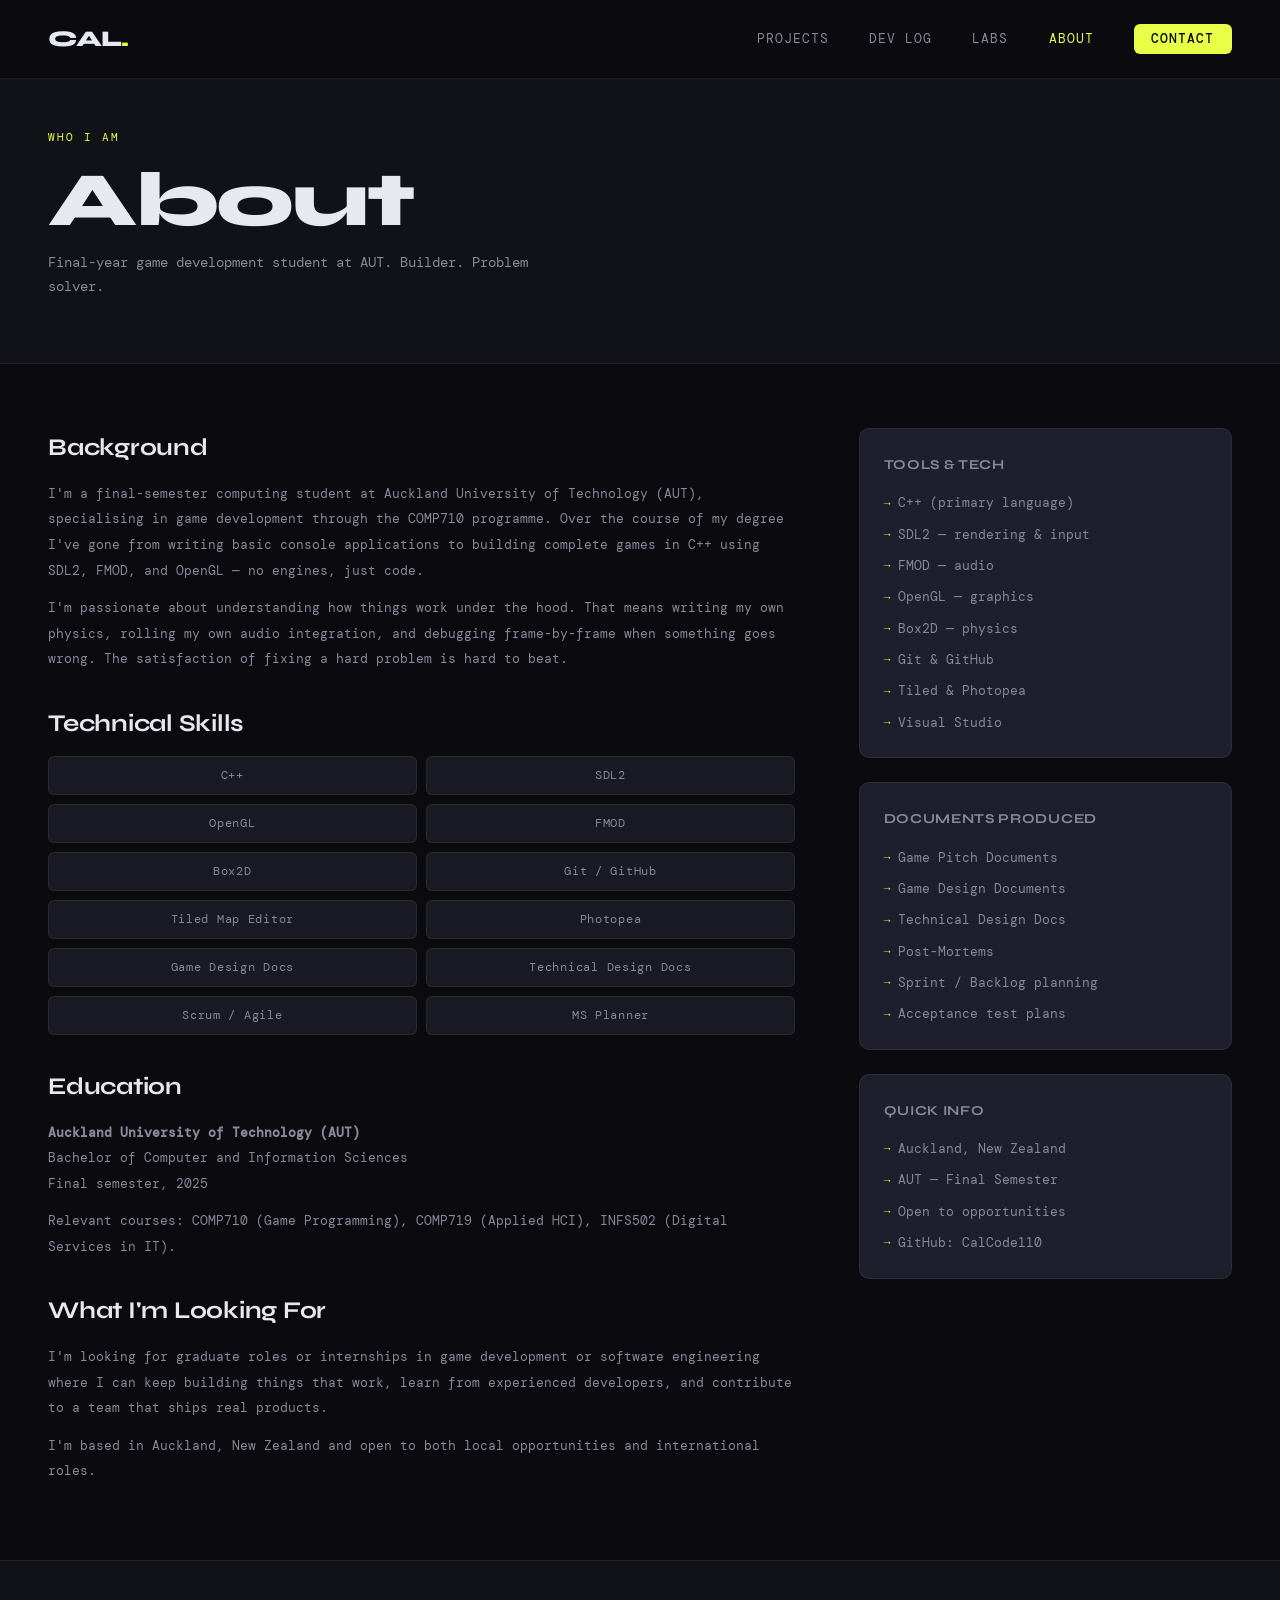
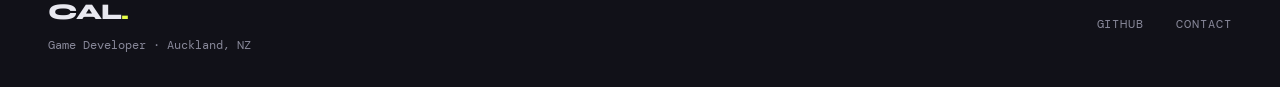
==== pages/about.html @ 01598831 "Add files via upload" ====
<!DOCTYPE html>
<html lang="en">
<head>
  <meta charset="UTF-8" />
  <meta name="viewport" content="width=device-width, initial-scale=1.0" />
  <title>About | Callum</title>
  <link rel="stylesheet" href="../css/main.css" />
  <link rel="preconnect" href="https://fonts.googleapis.com">
  <link href="https://fonts.googleapis.com/css2?family=Syne:wght@400;600;700;800&family=DM+Mono:ital,wght@0,300;0,400;1,300&display=swap" rel="stylesheet">
</head>
<body>

  <nav class="nav" id="nav">
    <a href="../index.html" class="nav-logo">CAL<span>.</span></a>
    <ul class="nav-links">
      <li><a href="projects.html">Projects</a></li>
      <li><a href="devlog.html">Dev Log</a></li>
      <li><a href="labs.html">Labs</a></li>
      <li><a href="about.html">About</a></li>
      <li><a href="contact.html" class="nav-cta">Contact</a></li>
    </ul>
    <button class="nav-burger" id="burger" aria-label="Menu">
      <span></span><span></span><span></span>
    </button>
  </nav>

  <div class="page-header">
    <div class="section-label">Who I Am</div>
    <h1>About</h1>
    <p>Final-year game development student at AUT. Builder. Problem solver.</p>
  </div>

  <section class="about-page">
    <div class="about-main">

      <h2>Background</h2>
      <p>
        I'm a final-semester computing student at Auckland University of Technology (AUT), specialising in game development through the COMP710 programme. Over the course of my degree I've gone from writing basic console applications to building complete games in C++ using SDL2, FMOD, and OpenGL — no engines, just code.
      </p>
      <p>
        <!-- ADD MORE PERSONAL DETAIL if you want — where you're from, why game dev, what drives you -->
        I'm passionate about understanding how things work under the hood. That means writing my own physics, rolling my own audio integration, and debugging frame-by-frame when something goes wrong. The satisfaction of fixing a hard problem is hard to beat.
      </p>

      <h2>Technical Skills</h2>
      <div class="skills-grid">
        <span class="skill-pill">C++</span>
        <span class="skill-pill">SDL2</span>
        <span class="skill-pill">OpenGL</span>
        <span class="skill-pill">FMOD</span>
        <span class="skill-pill">Box2D</span>
        <span class="skill-pill">Git / GitHub</span>
        <span class="skill-pill">Tiled Map Editor</span>
        <span class="skill-pill">Photopea</span>
        <span class="skill-pill">Game Design Docs</span>
        <span class="skill-pill">Technical Design Docs</span>
        <span class="skill-pill">Scrum / Agile</span>
        <span class="skill-pill">MS Planner</span>
      </div>

      <h2>Education</h2>
      <p>
        <strong>Auckland University of Technology (AUT)</strong><br>
        Bachelor of Computer and Information Sciences<br>
        <!-- ADD your graduation year / current year -->
        Final semester, 2025
      </p>
      <p>
        Relevant courses: COMP710 (Game Programming), COMP719 (Applied HCI), INFS502 (Digital Services in IT).
      </p>

      <h2>What I'm Looking For</h2>
      <p>
        <!-- EDIT this to match what you actually want after graduating -->
        I'm looking for graduate roles or internships in game development or software engineering where I can keep building things that work, learn from experienced developers, and contribute to a team that ships real products.
      </p>
      <p>
        I'm based in Auckland, New Zealand and open to both local opportunities and international roles.
      </p>

    </div>

    <div class="about-sidebar">

      <div class="sidebar-card">
        <h4>Tools & Tech</h4>
        <ul>
          <li>C++ (primary language)</li>
          <li>SDL2 — rendering & input</li>
          <li>FMOD — audio</li>
          <li>OpenGL — graphics</li>
          <li>Box2D — physics</li>
          <li>Git & GitHub</li>
          <li>Tiled & Photopea</li>
          <li>Visual Studio</li>
        </ul>
      </div>

      <div class="sidebar-card">
        <h4>Documents Produced</h4>
        <ul>
          <li>Game Pitch Documents</li>
          <li>Game Design Documents</li>
          <li>Technical Design Docs</li>
          <li>Post-Mortems</li>
          <li>Sprint / Backlog planning</li>
          <li>Acceptance test plans</li>
        </ul>
      </div>

      <div class="sidebar-card">
        <h4>Quick Info</h4>
        <ul>
          <li>Auckland, New Zealand</li>
          <li>AUT — Final Semester</li>
          <li>Open to opportunities</li>
          <li><!-- ADD LinkedIn or GitHub --> GitHub: CalCode110</li>
        </ul>
      </div>

    </div>
  </section>

  <footer class="footer">
    <div class="footer-left">
      <span class="nav-logo">CAL<span>.</span></span>
      <p>Game Developer · Auckland, NZ</p>
    </div>
    <div class="footer-right">
      <a href="https://github.com/CalCode110/Callum_Portfolio" target="_blank">GitHub</a>
      <a href="contact.html">Contact</a>
    </div>
  </footer>

  <script src="../js/main.js"></script>
</body>
</html>
---- css/main.css ----
/* =============================================
   ROOT & RESET
   ============================================= */
*, *::before, *::after { box-sizing: border-box; margin: 0; padding: 0; }

:root {
  --bg:        #0a0a0f;
  --bg2:       #111118;
  --bg3:       #1a1a24;
  --surface:   #1e1e2c;
  --border:    rgba(255,255,255,0.07);
  --text:      #e8e8f0;
  --text-dim:  #888899;
  --accent:    #e8ff47;
  --accent2:   #47c8ff;
  --accent3:   #ff6b47;
  --font-head: 'Syne', sans-serif;
  --font-mono: 'DM Mono', monospace;
  --radius:    6px;
  --transition: 0.3s cubic-bezier(0.25, 0.46, 0.45, 0.94);
}

html { scroll-behavior: smooth; }

body {
  background: var(--bg);
  color: var(--text);
  font-family: var(--font-mono);
  font-size: 15px;
  line-height: 1.7;
  overflow-x: hidden;
}

a { color: inherit; text-decoration: none; }
img { max-width: 100%; display: block; }

/* =============================================
   SCROLLBAR
   ============================================= */
::-webkit-scrollbar { width: 6px; }
::-webkit-scrollbar-track { background: var(--bg); }
::-webkit-scrollbar-thumb { background: var(--accent); border-radius: 3px; }

/* =============================================
   NAV
   ============================================= */
.nav {
  position: fixed;
  top: 0; left: 0; right: 0;
  z-index: 100;
  display: flex;
  align-items: center;
  justify-content: space-between;
  padding: 1.25rem 3rem;
  background: rgba(10, 10, 15, 0.85);
  backdrop-filter: blur(16px);
  border-bottom: 1px solid var(--border);
  transition: padding var(--transition);
}

.nav.scrolled { padding: 0.85rem 3rem; }

.nav-logo {
  font-family: var(--font-head);
  font-size: 1.4rem;
  font-weight: 800;
  letter-spacing: -0.02em;
}
.nav-logo span { color: var(--accent); }

.nav-links {
  display: flex;
  list-style: none;
  gap: 2.5rem;
  align-items: center;
}

.nav-links a {
  font-size: 0.8rem;
  letter-spacing: 0.08em;
  text-transform: uppercase;
  color: var(--text-dim);
  transition: color var(--transition);
  position: relative;
}

.nav-links a::after {
  content: '';
  position: absolute;
  bottom: -3px; left: 0;
  width: 0; height: 1px;
  background: var(--accent);
  transition: width var(--transition);
}

.nav-links a:hover { color: var(--text); }
.nav-links a:hover::after { width: 100%; }

.nav-cta {
  background: var(--accent) !important;
  color: var(--bg) !important;
  padding: 0.4rem 1.1rem;
  border-radius: var(--radius);
  font-weight: 500;
}
.nav-cta::after { display: none !important; }
.nav-cta:hover { opacity: 0.85; }

.nav-burger {
  display: none;
  flex-direction: column;
  gap: 5px;
  background: none;
  border: none;
  cursor: pointer;
  padding: 4px;
}
.nav-burger span {
  display: block;
  width: 24px; height: 2px;
  background: var(--text);
  transition: var(--transition);
}

/* =============================================
   HERO
   ============================================= */
.hero {
  position: relative;
  min-height: 100vh;
  display: flex;
  align-items: center;
  overflow: hidden;
  padding: 0 3rem;
}

.hero-bg {
  position: absolute;
  inset: 0;
  z-index: 0;
}

#grid-canvas {
  width: 100%;
  height: 100%;
  opacity: 0.25;
}

.hero-content {
  position: relative;
  z-index: 1;
  max-width: 800px;
  padding-top: 5rem;
}

.hero-tag {
  display: inline-block;
  font-size: 0.72rem;
  letter-spacing: 0.14em;
  text-transform: uppercase;
  color: var(--accent);
  border: 1px solid var(--accent);
  padding: 0.3rem 0.9rem;
  border-radius: 100px;
  margin-bottom: 1.5rem;
}

.hero-title {
  font-family: var(--font-head);
  font-size: clamp(3rem, 8vw, 6.5rem);
  font-weight: 800;
  line-height: 1.0;
  letter-spacing: -0.03em;
  margin-bottom: 1.5rem;
}

.hero-title .accent { color: var(--accent); }

.hero-sub {
  color: var(--text-dim);
  font-size: 0.85rem;
  letter-spacing: 0.1em;
  margin-bottom: 2.5rem;
}

.hero-actions {
  display: flex;
  gap: 1rem;
  flex-wrap: wrap;
}

.btn-primary {
  display: inline-block;
  background: var(--accent);
  color: var(--bg);
  font-family: var(--font-mono);
  font-size: 0.8rem;
  font-weight: 500;
  letter-spacing: 0.08em;
  text-transform: uppercase;
  padding: 0.85rem 2rem;
  border-radius: var(--radius);
  border: none;
  cursor: pointer;
  transition: opacity var(--transition), transform var(--transition);
}
.btn-primary:hover { opacity: 0.85; transform: translateY(-2px); }

.btn-ghost {
  display: inline-block;
  color: var(--text);
  font-family: var(--font-mono);
  font-size: 0.8rem;
  letter-spacing: 0.06em;
  padding: 0.85rem 2rem;
  border: 1px solid var(--border);
  border-radius: var(--radius);
  transition: border-color var(--transition), color var(--transition), transform var(--transition);
}
.btn-ghost:hover { border-color: var(--accent); color: var(--accent); transform: translateY(-2px); }

.hero-scroll {
  position: absolute;
  bottom: 3rem;
  left: 3rem;
  display: flex;
  flex-direction: column;
  align-items: center;
  gap: 0.5rem;
  z-index: 1;
}
.hero-scroll span {
  font-size: 0.65rem;
  letter-spacing: 0.15em;
  text-transform: uppercase;
  color: var(--text-dim);
  writing-mode: vertical-rl;
}
.scroll-line {
  width: 1px;
  height: 60px;
  background: linear-gradient(to bottom, var(--accent), transparent);
  animation: scrollPulse 2s ease-in-out infinite;
}
@keyframes scrollPulse {
  0%, 100% { opacity: 0.4; transform: scaleY(1); }
  50% { opacity: 1; transform: scaleY(1.1); }
}

/* =============================================
   REVEAL ANIMATIONS
   ============================================= */
.reveal-up {
  opacity: 0;
  transform: translateY(30px);
  animation: revealUp 0.7s cubic-bezier(0.22, 1, 0.36, 1) forwards;
  animation-delay: var(--d, 0ms);
}
@keyframes revealUp {
  to { opacity: 1; transform: translateY(0); }
}

.reveal-on-scroll {
  opacity: 0;
  transform: translateY(40px);
  transition: opacity 0.7s cubic-bezier(0.22, 1, 0.36, 1), transform 0.7s cubic-bezier(0.22, 1, 0.36, 1);
}
.reveal-on-scroll.visible {
  opacity: 1;
  transform: translateY(0);
}

/* =============================================
   SECTION LABELS
   ============================================= */
.section-label {
  font-size: 0.68rem;
  letter-spacing: 0.18em;
  text-transform: uppercase;
  color: var(--accent);
  margin-bottom: 1rem;
}

/* =============================================
   FEATURED PROJECTS
   ============================================= */
.featured {
  padding: 6rem 3rem;
}

.projects-grid {
  display: grid;
  grid-template-columns: repeat(2, 1fr);
  gap: 1.5rem;
  margin-top: 2.5rem;
}

.project-card {
  position: relative;
  background: var(--surface);
  border: 1px solid var(--border);
  border-radius: 12px;
  overflow: hidden;
  display: flex;
  flex-direction: column;
  transition: transform var(--transition), border-color var(--transition), box-shadow var(--transition);
}

.project-card::before {
  content: attr(data-index);
  position: absolute;
  top: 1rem; right: 1.25rem;
  font-family: var(--font-head);
  font-size: 0.7rem;
  font-weight: 700;
  color: rgba(255,255,255,0.12);
  letter-spacing: 0.1em;
  z-index: 2;
}

.project-card:hover {
  transform: translateY(-6px);
  border-color: rgba(232, 255, 71, 0.3);
  box-shadow: 0 20px 60px rgba(0,0,0,0.4), 0 0 40px rgba(232, 255, 71, 0.05);
}

.card-img {
  height: 200px;
  overflow: hidden;
}

.card-img img {
  width: 100%;
  height: 100%;
  object-fit: cover;
  transition: transform 0.5s ease;
}
.project-card:hover .card-img img { transform: scale(1.05); }

.card-img-placeholder {
  width: 100%;
  height: 100%;
  display: flex;
  align-items: center;
  justify-content: center;
}

.card-img-placeholder.racing {
  background: linear-gradient(135deg, #1a1a2e 0%, #16213e 40%, #0f3460 100%);
  position: relative;
  overflow: hidden;
}
.card-img-placeholder.racing::after {
  content: '🏎';
  font-size: 4rem;
  position: absolute;
  animation: carDrive 3s ease-in-out infinite;
}
@keyframes carDrive {
  0%, 100% { transform: translateX(-20px) rotate(-2deg); }
  50% { transform: translateX(20px) rotate(2deg); }
}

.card-img-placeholder.dungeon {
  background: linear-gradient(135deg, #1a0a2e 0%, #2e1a0a 50%, #0a1a2e 100%);
  position: relative;
  overflow: hidden;
}
.card-img-placeholder.dungeon::after {
  content: '⚔️';
  font-size: 4rem;
  position: absolute;
  animation: swordShake 2s ease-in-out infinite;
}
@keyframes swordShake {
  0%, 100% { transform: rotate(-5deg) scale(1); }
  50% { transform: rotate(5deg) scale(1.1); }
}

.card-img-placeholder.heli {
  background: linear-gradient(135deg, #0a2e1a 0%, #1a2e0a 50%, #0a1a2e 100%);
  position: relative;
  overflow: hidden;
}
.card-img-placeholder.heli::after {
  content: '🚁';
  font-size: 4rem;
  position: absolute;
  animation: heliFloat 2.5s ease-in-out infinite;
}
@keyframes heliFloat {
  0%, 100% { transform: translateY(-8px); }
  50% { transform: translateY(8px); }
}

.card-img-placeholder.cards {
  background: linear-gradient(135deg, #2e1a0a 0%, #1a0a2e 50%, #0a2e1a 100%);
  position: relative;
  overflow: hidden;
}
.card-img-placeholder.cards::after {
  content: '🃏';
  font-size: 4rem;
  position: absolute;
  animation: cardFlip 3s ease-in-out infinite;
}
@keyframes cardFlip {
  0%, 100% { transform: rotateY(0deg); }
  50% { transform: rotateY(20deg); }
}

.card-info {
  padding: 1.5rem;
  display: flex;
  flex-direction: column;
  gap: 0.5rem;
  flex: 1;
}

.card-tag {
  font-size: 0.68rem;
  letter-spacing: 0.12em;
  text-transform: uppercase;
  color: var(--accent2);
}

.card-info h3 {
  font-family: var(--font-head);
  font-size: 1.3rem;
  font-weight: 700;
}

.card-info p {
  color: var(--text-dim);
  font-size: 0.82rem;
  line-height: 1.6;
  flex: 1;
}

.card-link {
  font-size: 0.75rem;
  letter-spacing: 0.06em;
  color: var(--accent);
  margin-top: 0.5rem;
  transition: letter-spacing var(--transition);
}
.project-card:hover .card-link { letter-spacing: 0.12em; }

/* =============================================
   TICKER
   ============================================= */
.ticker-wrap {
  overflow: hidden;
  border-top: 1px solid var(--border);
  border-bottom: 1px solid var(--border);
  background: var(--bg2);
  padding: 1rem 0;
}

.ticker {
  display: flex;
  gap: 2rem;
  white-space: nowrap;
  animation: tickerScroll 30s linear infinite;
  font-size: 0.75rem;
  letter-spacing: 0.1em;
  text-transform: uppercase;
  color: var(--text-dim);
}

.ticker span:nth-child(odd) { color: var(--text); font-weight: 400; }
.ticker span:nth-child(even) { color: var(--accent); }

@keyframes tickerScroll {
  from { transform: translateX(0); }
  to { transform: translateX(-50%); }
}

/* =============================================
   ABOUT STRIP
   ============================================= */
.about-strip {
  padding: 6rem 3rem;
  display: grid;
  grid-template-columns: 1fr 1fr;
  gap: 4rem;
  align-items: center;
  border-top: 1px solid var(--border);
}

.about-strip-text h2 {
  font-family: var(--font-head);
  font-size: clamp(1.8rem, 3vw, 2.5rem);
  font-weight: 700;
  line-height: 1.15;
  margin-bottom: 1rem;
  letter-spacing: -0.02em;
}

.about-strip-text p {
  color: var(--text-dim);
  font-size: 0.85rem;
  line-height: 1.8;
  margin-bottom: 2rem;
}

.about-strip-stats {
  display: grid;
  grid-template-columns: repeat(3, 1fr);
  gap: 1.5rem;
}

.stat {
  display: flex;
  flex-direction: column;
  gap: 0.25rem;
  padding: 1.5rem;
  background: var(--surface);
  border: 1px solid var(--border);
  border-radius: 8px;
  text-align: center;
}

.stat-num {
  font-family: var(--font-head);
  font-size: 2.5rem;
  font-weight: 800;
  color: var(--accent);
  line-height: 1;
}

.stat-label {
  font-size: 0.68rem;
  letter-spacing: 0.1em;
  text-transform: uppercase;
  color: var(--text-dim);
}

/* =============================================
   FOOTER
   ============================================= */
.footer {
  display: flex;
  justify-content: space-between;
  align-items: center;
  padding: 2rem 3rem;
  border-top: 1px solid var(--border);
  background: var(--bg2);
}

.footer-left { display: flex; flex-direction: column; gap: 0.25rem; }
.footer-left p { font-size: 0.75rem; color: var(--text-dim); }

.footer-right { display: flex; gap: 2rem; }
.footer-right a {
  font-size: 0.75rem;
  letter-spacing: 0.08em;
  text-transform: uppercase;
  color: var(--text-dim);
  transition: color var(--transition);
}
.footer-right a:hover { color: var(--accent); }

/* =============================================
   PAGE HEADER (inner pages)
   ============================================= */
.page-header {
  padding: 8rem 3rem 4rem;
  border-bottom: 1px solid var(--border);
  background: var(--bg2);
}

.page-header h1 {
  font-family: var(--font-head);
  font-size: clamp(2.5rem, 6vw, 5rem);
  font-weight: 800;
  letter-spacing: -0.03em;
  line-height: 1.0;
}

.page-header p {
  color: var(--text-dim);
  font-size: 0.88rem;
  margin-top: 0.75rem;
  max-width: 500px;
}

/* =============================================
   PROJECTS PAGE
   ============================================= */
.projects-page {
  padding: 4rem 3rem;
}

.project-full {
  display: grid;
  grid-template-columns: 1fr 1fr;
  gap: 3rem;
  padding: 3rem 0;
  border-bottom: 1px solid var(--border);
  align-items: start;
}

.project-full:last-child { border-bottom: none; }

.project-full.reverse { direction: rtl; }
.project-full.reverse > * { direction: ltr; }

.project-images {
  display: grid;
  grid-template-columns: 1fr 1fr;
  gap: 0.75rem;
}

.project-images .main-img {
  grid-column: 1 / -1;
}

.project-img-box {
  background: var(--surface);
  border: 1px solid var(--border);
  border-radius: 8px;
  overflow: hidden;
  aspect-ratio: 16/9;
  display: flex;
  align-items: center;
  justify-content: center;
  color: var(--text-dim);
  font-size: 0.72rem;
  letter-spacing: 0.08em;
  text-transform: uppercase;
  transition: border-color var(--transition);
}

.project-img-box:hover { border-color: var(--accent); }

.project-img-box img {
  width: 100%;
  height: 100%;
  object-fit: cover;
}

.project-details h2 {
  font-family: var(--font-head);
  font-size: 2rem;
  font-weight: 800;
  letter-spacing: -0.02em;
  margin-bottom: 0.5rem;
}

.project-meta {
  display: flex;
  gap: 1rem;
  flex-wrap: wrap;
  margin-bottom: 1.25rem;
}

.meta-tag {
  font-size: 0.68rem;
  letter-spacing: 0.1em;
  text-transform: uppercase;
  padding: 0.25rem 0.75rem;
  border-radius: 100px;
  border: 1px solid var(--border);
  color: var(--text-dim);
}

.meta-tag.accent { border-color: var(--accent); color: var(--accent); }
.meta-tag.blue { border-color: var(--accent2); color: var(--accent2); }

.project-details p {
  color: var(--text-dim);
  font-size: 0.84rem;
  line-height: 1.8;
  margin-bottom: 1rem;
}

.project-details h4 {
  font-family: var(--font-head);
  font-size: 0.85rem;
  font-weight: 700;
  letter-spacing: 0.05em;
  color: var(--text);
  margin: 1.25rem 0 0.5rem;
}

.feature-list {
  list-style: none;
  display: flex;
  flex-direction: column;
  gap: 0.4rem;
}

.feature-list li {
  font-size: 0.82rem;
  color: var(--text-dim);
  padding-left: 1.2rem;
  position: relative;
}

.feature-list li::before {
  content: '›';
  position: absolute;
  left: 0;
  color: var(--accent);
}

/* =============================================
   DEV LOG PAGE
   ============================================= */
.devlog-page {
  padding: 4rem 3rem;
  max-width: 900px;
}

.week-entry {
  display: grid;
  grid-template-columns: 80px 1fr;
  gap: 2rem;
  padding: 2.5rem 0;
  border-bottom: 1px solid var(--border);
  position: relative;
}

.week-entry:last-child { border-bottom: none; }

.week-num {
  font-family: var(--font-head);
  font-size: 3rem;
  font-weight: 800;
  color: rgba(255,255,255,0.06);
  line-height: 1;
  padding-top: 0.2rem;
  user-select: none;
}

.week-content h3 {
  font-family: var(--font-head);
  font-size: 1.15rem;
  font-weight: 700;
  margin-bottom: 0.75rem;
}

.week-content p {
  color: var(--text-dim);
  font-size: 0.84rem;
  line-height: 1.8;
  margin-bottom: 0.75rem;
}

.week-content p:last-child { margin-bottom: 0; }

.week-tag {
  display: inline-block;
  font-size: 0.65rem;
  letter-spacing: 0.12em;
  text-transform: uppercase;
  color: var(--accent);
  background: rgba(232,255,71,0.08);
  padding: 0.2rem 0.6rem;
  border-radius: 100px;
  margin-bottom: 0.75rem;
}

/* =============================================
   LABS PAGE
   ============================================= */
.labs-page {
  padding: 4rem 3rem;
}

.labs-grid {
  display: grid;
  grid-template-columns: repeat(3, 1fr);
  gap: 1.5rem;
  margin-top: 1rem;
}

.lab-card {
  background: var(--surface);
  border: 1px solid var(--border);
  border-radius: 10px;
  overflow: hidden;
  transition: transform var(--transition), border-color var(--transition);
}

.lab-card:hover {
  transform: translateY(-4px);
  border-color: rgba(71, 200, 255, 0.3);
}

.lab-card-img {
  height: 180px;
  background: var(--bg3);
  display: flex;
  align-items: center;
  justify-content: center;
  overflow: hidden;
}

.lab-card-img img {
  width: 100%;
  height: 100%;
  object-fit: cover;
}

.lab-placeholder {
  font-size: 3rem;
  opacity: 0.4;
}

.lab-card-body {
  padding: 1.25rem;
}

.lab-card-body h3 {
  font-family: var(--font-head);
  font-size: 1rem;
  font-weight: 700;
  margin-bottom: 0.4rem;
}

.lab-card-body p {
  color: var(--text-dim);
  font-size: 0.8rem;
  line-height: 1.6;
}

/* =============================================
   ABOUT PAGE
   ============================================= */
.about-page {
  padding: 4rem 3rem;
  display: grid;
  grid-template-columns: 2fr 1fr;
  gap: 4rem;
  align-items: start;
}

.about-main h2 {
  font-family: var(--font-head);
  font-size: 1.5rem;
  font-weight: 700;
  margin: 2rem 0 0.75rem;
  letter-spacing: -0.01em;
}

.about-main h2:first-child { margin-top: 0; }

.about-main p {
  color: var(--text-dim);
  font-size: 0.84rem;
  line-height: 1.9;
  margin-bottom: 0.75rem;
}

.skills-grid {
  display: grid;
  grid-template-columns: repeat(2, 1fr);
  gap: 0.6rem;
  margin-top: 0.75rem;
}

.skill-pill {
  font-size: 0.75rem;
  letter-spacing: 0.06em;
  padding: 0.5rem 1rem;
  background: var(--bg3);
  border: 1px solid var(--border);
  border-radius: var(--radius);
  color: var(--text-dim);
  text-align: center;
  transition: border-color var(--transition), color var(--transition);
}
.skill-pill:hover { border-color: var(--accent); color: var(--accent); }

.about-sidebar {
  position: sticky;
  top: 6rem;
  display: flex;
  flex-direction: column;
  gap: 1.5rem;
}

.sidebar-card {
  background: var(--surface);
  border: 1px solid var(--border);
  border-radius: 10px;
  padding: 1.5rem;
}

.sidebar-card h4 {
  font-family: var(--font-head);
  font-size: 0.85rem;
  font-weight: 700;
  letter-spacing: 0.05em;
  margin-bottom: 1rem;
  color: var(--text-dim);
  text-transform: uppercase;
}

.sidebar-card ul {
  list-style: none;
  display: flex;
  flex-direction: column;
  gap: 0.6rem;
}

.sidebar-card li {
  font-size: 0.8rem;
  color: var(--text-dim);
  display: flex;
  align-items: center;
  gap: 0.5rem;
}

.sidebar-card li::before { content: '→'; color: var(--accent); font-size: 0.7rem; }

/* =============================================
   CONTACT PAGE
   ============================================= */
.contact-page {
  padding: 4rem 3rem;
  max-width: 700px;
}

.contact-page p {
  color: var(--text-dim);
  font-size: 0.88rem;
  line-height: 1.8;
  margin-bottom: 2.5rem;
}

.contact-links {
  display: flex;
  flex-direction: column;
  gap: 1rem;
}

.contact-link {
  display: flex;
  align-items: center;
  gap: 1.25rem;
  padding: 1.25rem 1.5rem;
  background: var(--surface);
  border: 1px solid var(--border);
  border-radius: 10px;
  transition: border-color var(--transition), transform var(--transition);
}

.contact-link:hover {
  border-color: var(--accent);
  transform: translateX(6px);
}

.contact-icon {
  font-size: 1.4rem;
  width: 40px;
  text-align: center;
}

.contact-info h4 {
  font-family: var(--font-head);
  font-size: 0.9rem;
  font-weight: 700;
}

.contact-info p {
  font-size: 0.78rem;
  color: var(--text-dim);
  margin: 0;
}

/* =============================================
   RESPONSIVE
   ============================================= */
@media (max-width: 900px) {
  .nav { padding: 1rem 1.5rem; }
  .nav-links { display: none; }
  .nav-burger { display: flex; }

  .hero { padding: 0 1.5rem; }
  .hero-scroll { left: 1.5rem; }

  .featured { padding: 4rem 1.5rem; }
  .projects-grid { grid-template-columns: 1fr; }

  .about-strip { grid-template-columns: 1fr; padding: 4rem 1.5rem; gap: 2rem; }
  .about-strip-stats { grid-template-columns: repeat(3, 1fr); }

  .footer { flex-direction: column; gap: 1rem; text-align: center; padding: 2rem 1.5rem; }

  .project-full, .project-full.reverse { grid-template-columns: 1fr; direction: ltr; }
  .about-page { grid-template-columns: 1fr; }
  .about-sidebar { position: static; }
  .labs-grid { grid-template-columns: repeat(2, 1fr); }

  .page-header, .projects-page, .devlog-page, .labs-page, .about-page, .contact-page {
    padding-left: 1.5rem;
    padding-right: 1.5rem;
  }

  .week-entry { grid-template-columns: 50px 1fr; gap: 1rem; }
  .week-num { font-size: 2rem; }
}

@media (max-width: 500px) {
  .about-strip-stats { grid-template-columns: 1fr; }
  .labs-grid { grid-template-columns: 1fr; }
  .skills-grid { grid-template-columns: 1fr; }
}

/* Mobile nav open */
.nav.open .nav-links {
  display: flex;
  flex-direction: column;
  position: fixed;
  top: 0; left: 0; right: 0; bottom: 0;
  background: var(--bg);
  align-items: center;
  justify-content: center;
  gap: 2rem;
  z-index: 99;
}
.nav.open .nav-links a { font-size: 1.2rem; }
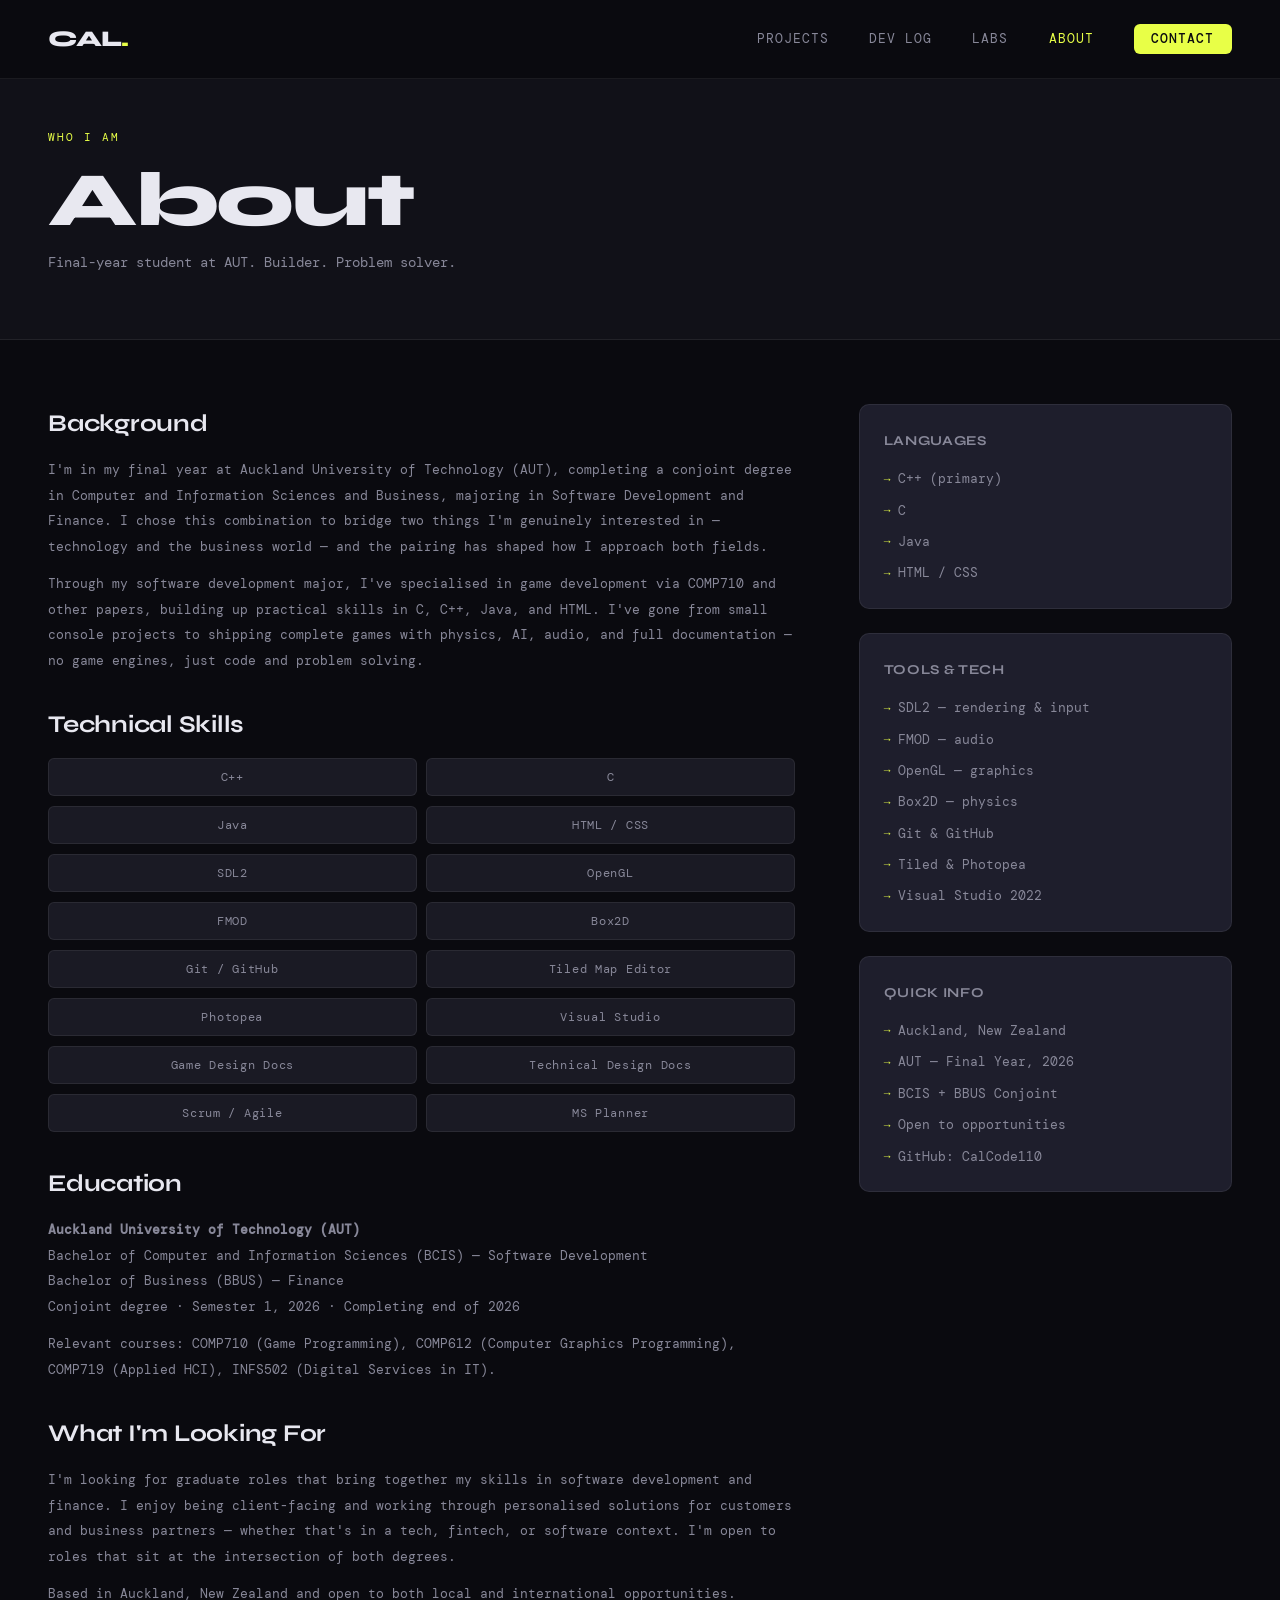
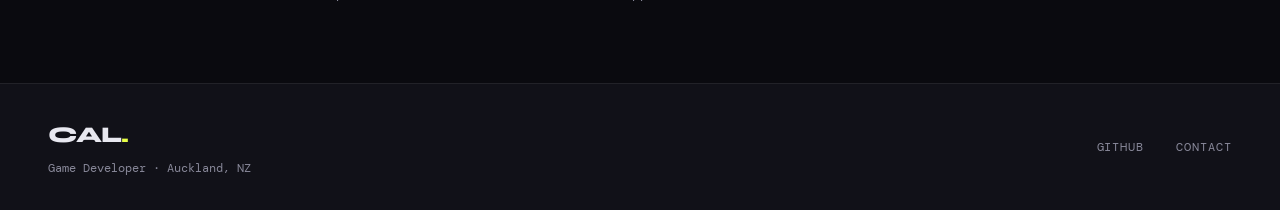
==== commit 00823d24: "Revise personal info and education in about.html Updated personal and educational details in the abo" ====
--- a/pages/about.html
+++ b/pages/about.html
@@ -27,7 +27,7 @@
   <div class="page-header">
     <div class="section-label">Who I Am</div>
     <h1>About</h1>
-    <p>Final-year game development student at AUT. Builder. Problem solver.</p>
+    <p>Final-year student at AUT. Builder. Problem solver.</p>
   </div>
 
   <section class="about-page">
@@ -35,16 +35,18 @@
 
       <h2>Background</h2>
       <p>
-        I'm a final-semester computing student at Auckland University of Technology (AUT), specialising in game development through the COMP710 programme. Over the course of my degree I've gone from writing basic console applications to building complete games in C++ using SDL2, FMOD, and OpenGL — no engines, just code.
+        I'm in my final year at Auckland University of Technology (AUT), completing a conjoint degree in Computer and Information Sciences and Business, majoring in Software Development and Finance. I chose this combination to bridge two things I'm genuinely interested in — technology and the business world — and the pairing has shaped how I approach both fields.
       </p>
       <p>
-        <!-- ADD MORE PERSONAL DETAIL if you want — where you're from, why game dev, what drives you -->
-        I'm passionate about understanding how things work under the hood. That means writing my own physics, rolling my own audio integration, and debugging frame-by-frame when something goes wrong. The satisfaction of fixing a hard problem is hard to beat.
+        Through my software development major, I've specialised in game development via COMP710 and other papers, building up practical skills in C, C++, Java, and HTML. I've gone from small console projects to shipping complete games with physics, AI, audio, and full documentation — no game engines, just code and problem solving.
       </p>
 
       <h2>Technical Skills</h2>
       <div class="skills-grid">
         <span class="skill-pill">C++</span>
+        <span class="skill-pill">C</span>
+        <span class="skill-pill">Java</span>
+        <span class="skill-pill">HTML / CSS</span>
         <span class="skill-pill">SDL2</span>
         <span class="skill-pill">OpenGL</span>
         <span class="skill-pill">FMOD</span>
@@ -52,6 +54,7 @@
         <span class="skill-pill">Git / GitHub</span>
         <span class="skill-pill">Tiled Map Editor</span>
         <span class="skill-pill">Photopea</span>
+        <span class="skill-pill">Visual Studio</span>
         <span class="skill-pill">Game Design Docs</span>
         <span class="skill-pill">Technical Design Docs</span>
         <span class="skill-pill">Scrum / Agile</span>
@@ -61,21 +64,20 @@
       <h2>Education</h2>
       <p>
         <strong>Auckland University of Technology (AUT)</strong><br>
-        Bachelor of Computer and Information Sciences<br>
-        <!-- ADD your graduation year / current year -->
-        Final semester, 2025
+        Bachelor of Computer and Information Sciences (BCIS) — Software Development<br>
+        Bachelor of Business (BBUS) — Finance<br>
+        Conjoint degree · Semester 1, 2026 · Completing end of 2026
       </p>
       <p>
-        Relevant courses: COMP710 (Game Programming), COMP719 (Applied HCI), INFS502 (Digital Services in IT).
+        Relevant courses: COMP710 (Game Programming), COMP612 (Computer Graphics Programming), COMP719 (Applied HCI), INFS502 (Digital Services in IT).
       </p>
 
       <h2>What I'm Looking For</h2>
       <p>
-        <!-- EDIT this to match what you actually want after graduating -->
-        I'm looking for graduate roles or internships in game development or software engineering where I can keep building things that work, learn from experienced developers, and contribute to a team that ships real products.
+        I'm looking for graduate roles that bring together my skills in software development and finance. I enjoy being client-facing and working through personalised solutions for customers and business partners — whether that's in a tech, fintech, or software context. I'm open to roles that sit at the intersection of both degrees.
       </p>
       <p>
-        I'm based in Auckland, New Zealand and open to both local opportunities and international roles.
+        Based in Auckland, New Zealand and open to both local and international opportunities.
       </p>
 
     </div>
@@ -83,28 +85,25 @@
     <div class="about-sidebar">
 
       <div class="sidebar-card">
+        <h4>Languages</h4>
+        <ul>
+          <li>C++ (primary)</li>
+          <li>C</li>
+          <li>Java</li>
+          <li>HTML / CSS</li>
+        </ul>
+      </div>
+
+      <div class="sidebar-card">
         <h4>Tools & Tech</h4>
         <ul>
-          <li>C++ (primary language)</li>
           <li>SDL2 — rendering & input</li>
           <li>FMOD — audio</li>
           <li>OpenGL — graphics</li>
           <li>Box2D — physics</li>
           <li>Git & GitHub</li>
           <li>Tiled & Photopea</li>
-          <li>Visual Studio</li>
-        </ul>
-      </div>
-
-      <div class="sidebar-card">
-        <h4>Documents Produced</h4>
-        <ul>
-          <li>Game Pitch Documents</li>
-          <li>Game Design Documents</li>
-          <li>Technical Design Docs</li>
-          <li>Post-Mortems</li>
-          <li>Sprint / Backlog planning</li>
-          <li>Acceptance test plans</li>
+          <li>Visual Studio 2022</li>
         </ul>
       </div>
 
@@ -112,9 +111,10 @@
         <h4>Quick Info</h4>
         <ul>
           <li>Auckland, New Zealand</li>
-          <li>AUT — Final Semester</li>
+          <li>AUT — Final Year, 2026</li>
+          <li>BCIS + BBUS Conjoint</li>
           <li>Open to opportunities</li>
-          <li><!-- ADD LinkedIn or GitHub --> GitHub: CalCode110</li>
+          <li>GitHub: CalCode110</li>
         </ul>
       </div>
 
